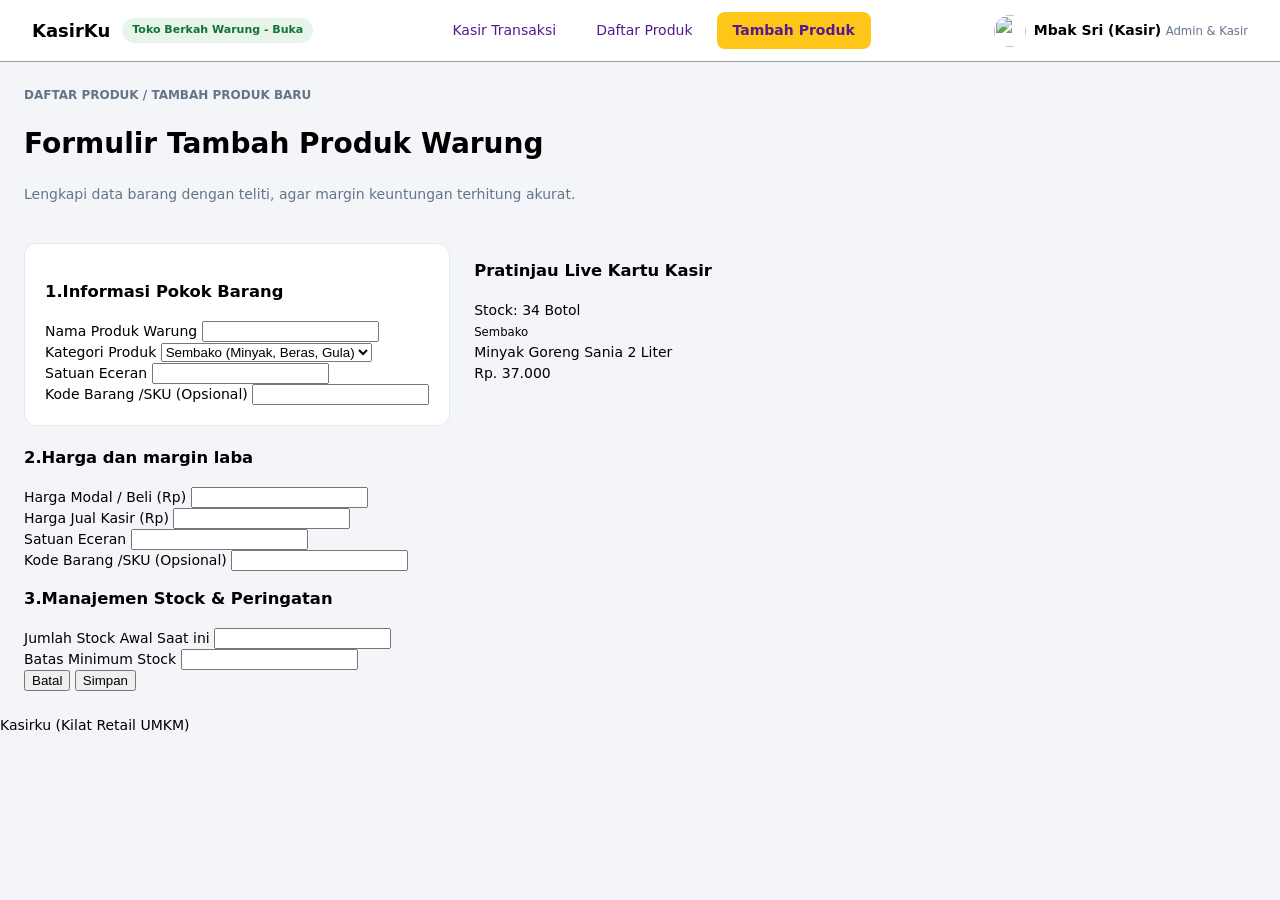
==== form.html @ 0586c7ae "first commit" ====
<!doctype html>
<html lang="en">
  <head>
    <meta charset="UTF-8" />
    <meta name="viewport" content="width=device-width, initial-scale=1.0" />
    <link rel="stylesheet" href="css/style.css" >
    <title>Document</title>
  </head>
  <body>
    <header>
      <div class="brand">
        <span>KasirKu</span>
        <span class="status-badge">Toko Berkah Warung - Buka</span>
      </div>
      <nav class="main-nav">
        <a href="">Kasir Transaksi</a>
        <a href="">Daftar Produk</a>
        <a href="" class="active">Tambah Produk</a>
      </nav>
      <div class="nav-user">
        <div class="user-profile">
          <img src="https://images.unsplash.com/photo-1438761681033-6461ffad8d80?w=600&auto=format&fit=crop&q=60&ixlib=rb-4.1.0&ixid=NHwxMjA3fDA%3D" class="user-avatar" alt="" />
          <div>
            <strong>Mbak Sri (Kasir)</strong>
            <small style="color: #64748b;">Admin & Kasir</small>
          </div>
        </div>
      </div>
    </header>
    <main>
      <div class="page-header">
        <div>
          <div class="sub-breadcrumb">Daftar Produk / TAMBAH PRODUK BARU</div>
          <h1>Formulir Tambah Produk Warung</h1>
          <p style="color: #64748b;">
            Lengkapi data barang dengan teliti, agar margin keuntungan terhitung
            akurat.
          </p>
        </div>
      </div>

      <div class="grid-2col">
        <form action="" method="post">
          <div style="background: white; padding: 20px; border-radius: 12px; border: 1px solid #e2e8f0; margin-bottom: 20px;">
            <h3>1.Informasi Pokok Barang</h3>
            <div>
              <label for="">Nama Produk Warung</label>
              <input type="text" />
            </div>
            <div>
              <div>
                <label for="">Kategori Produk</label>
                <select name="" id="">
                  <option value="">Sembako (Minyak, Beras, Gula)</option>
                </select>
              </div>
              <div>
                <label for="">Satuan Eceran</label>
                <input type="text" />
              </div>
            </div>
            <div>
              <label for="">Kode Barang /SKU (Opsional)</label>
              <input type="text" />
            </div>
          </div>

          <!-- SESI KE 2 -->
          <div>
            <h3>2.Harga dan margin laba</h3>
            <div>
              <div>
                <label for="">Harga Modal / Beli (Rp)</label>
                <input type="number" />
              </div>
              <div>
                <label for="">Harga Jual Kasir (Rp)</label>
                <input type="number" />
              </div>
            </div>
            <div>
              <div></div>
              <div>
                <label for="">Satuan Eceran</label>
                <input type="text" />
              </div>
            </div>
            <div>
              <label for="">Kode Barang /SKU (Opsional)</label>
              <input type="text" />
            </div>
          </div>
          <!-- SESI KE 3 -->
          <div>
            <h3>3.Manajemen Stock & Peringatan</h3>
            <div>
              <div>
                <label for="">Jumlah Stock Awal Saat ini</label>
                <input type="number" />
              </div>
              <div>
                <label for="">Batas Minimum Stock</label>
                <input type="number" />
              </div>
            </div>
          </div>
          <div>
            <button type="submit">Batal</button>
            <button type="submit">Simpan</button>
          </div>
        </form>

        <div>
          <div>
            <h3>Pratinjau Live Kartu Kasir</h3>
            <div>
              <span>Stock: 34 Botol</span>
              <img src="" alt="" />
              <div>
                <small>Sembako</small>
                <div>Minyak Goreng Sania 2 Liter</div>
                <div>Rp. 37.000</div>
              </div>
            </div>
          </div>
        </div>
      </div>
    </main>
    <footer>
      <div>Kasirku (Kilat Retail UMKM)</div>
    </footer>
  </body>
</html>
---- css/style.css ----
body {
    margin: 0;
    min-height: 100vh;
    line-height: 1.5;
    font-family: system-ui, -apple-system, BlinkMacSystemFont, 'Segoe UI', Roboto, Oxygen, Ubuntu, Cantarell, 'Open Sans', 'Helvetica Neue', sans-serif;
    font-size: 14px;
    color: black;
    background-color: #f4f5f8;
    display: flex;
    flex-direction: column;
}
header {
    background-color: white;
    border-bottom: 1px solid rgb(158, 155, 155);
    padding: 12px 32px;
    display: flex;
    justify-content: space-between;
    align-items: center;
    position: sticky;
    top: 0;
}
.brand {
    display: flex;
    align-items: center;
    gap: 12px;
    font-weight: 700;
    font-size: 18px;
}

.status-badge {
    background-color: #e6f4ea;
    color: #137333;
    font-size: 11px;
    padding: 4px 10px;
    border-radius: 20px;
    font-weight: 600;
}
.main-nav{
    display: flex;
    gap: 8px;
}
.main-nav a {
padding: 8px 16px;
border-radius: 8px;
font-weight: 500;
transition: #f4f5f8 0.2s;
text-decoration: none;
}

.main-nav a.active{
    background-color: #ffc61a;
    font-weight: 700;
}

.nav-user {
    display: flex;
    align-items: center;
    gap: 16px;
}
.user-profile {
    display: flex;
    align-items: center;
    gap: 8px;

}

.user-avatar {
    width: 32px;
    height: 32px;
    border-radius: 50%;
    object-fit: cover;
}

main{
    max-width: 12;
    margin: 24px auto;
    padding: 0 24px;
    width: 100%;
}

.page-header{
    display: flex;
    justify-content: space-between;
    align-items: flex-start;
    margin-bottom: 24px;

}

.sub-breadcrumb {
    font-size: 12px;
    margin-bottom: 4px;
    font-weight: 600;
    text-transform: uppercase;
    color: #64748b;
}

.grid-2col{
    display: flex;
    gap: 24px;
    grid-template-columns: 1fr 388px;
    
}
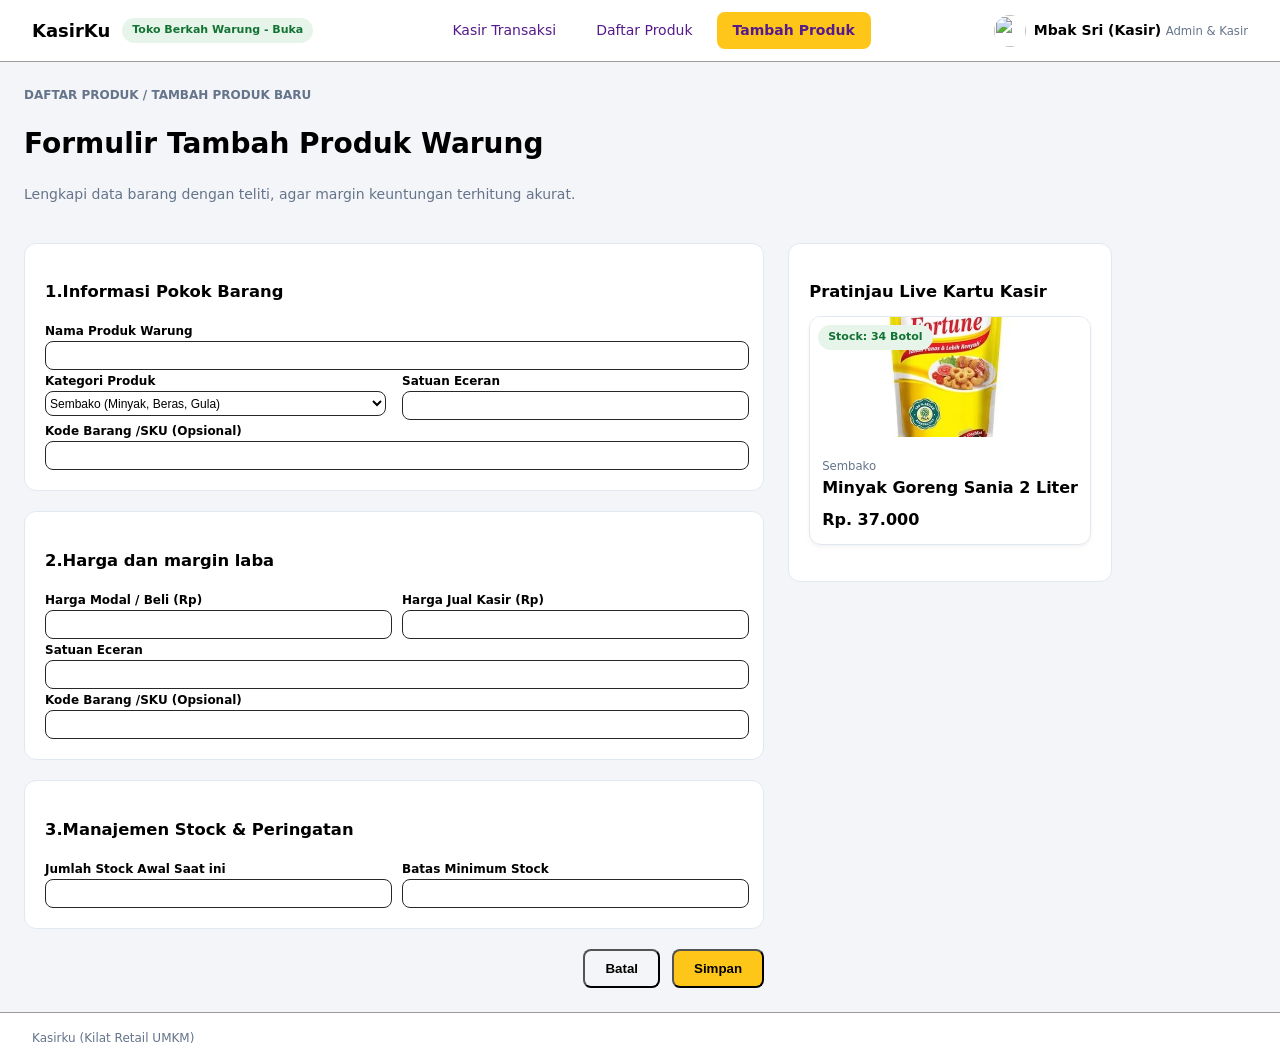
==== commit 5629242c: "nambah desain sebelumnya" ====
--- a/form.html
+++ b/form.html
@@ -42,15 +42,18 @@
       <div class="grid-2col">
         <form action="" method="post">
           <div style="background: white; padding: 20px; border-radius: 12px; border: 1px solid #e2e8f0; margin-bottom: 20px;">
-            <h3>1.Informasi Pokok Barang</h3>
+            <h3 style="margin-bottom: 16px;">1.Informasi Pokok Barang</h3>
             <div>
               <label for="">Nama Produk Warung</label>
               <input type="text" />
             </div>
-            <div>
+            <div style="
+            display: grid;
+            grid-template-columns: 1fr 1fr;
+            gap: 16px;">
               <div>
-                <label for="">Kategori Produk</label>
-                <select name="" id="">
+                <label for="kategori">Kategori Produk</label>
+                <select name="" id="kategori">
                   <option value="">Sembako (Minyak, Beras, Gula)</option>
                 </select>
               </div>
@@ -66,9 +69,13 @@
           </div>
 
           <!-- SESI KE 2 -->
-          <div>
-            <h3>2.Harga dan margin laba</h3>
-            <div>
+          <div style="background: white; padding: 20px; border-radius: 12px; border: 1px solid #e2e8f0; margin-bottom: 20px; ">
+            <h3 style="margin-bottom: 16px;">2.Harga dan margin laba</h3>
+            <div style="
+            display: grid;
+            grid-template-columns: 1fr 1fr;
+            gap: 16px;
+            ">
               <div>
                 <label for="">Harga Modal / Beli (Rp)</label>
                 <input type="number" />
@@ -91,9 +98,10 @@
             </div>
           </div>
           <!-- SESI KE 3 -->
-          <div>
-            <h3>3.Manajemen Stock & Peringatan</h3>
-            <div>
+          <div
+          style="background: white; padding: 20px; border-radius: 12px; border: 1px solid #e2e8f0; margin-bottom: 20px; ">
+            <h3 style="margin-bottom: 16px;">3.Manajemen Stock & Peringatan</h3>
+            <div style="display: grid; grid-template-columns:  1fr 1fr; gap: 16px;">
               <div>
                 <label for="">Jumlah Stock Awal Saat ini</label>
                 <input type="number" />
@@ -104,22 +112,22 @@
               </div>
             </div>
           </div>
-          <div>
-            <button type="submit">Batal</button>
-            <button type="submit">Simpan</button>
+          <div style="display: flex; justify-content: flex-end; gap: 12px;">
+            <button type="submit" class="btn-secondary">Batal</button>
+            <button type="submit" class="btn-primary">Simpan</button>
           </div>
         </form>
 
         <div>
-          <div>
-            <h3>Pratinjau Live Kartu Kasir</h3>
-            <div>
-              <span>Stock: 34 Botol</span>
-              <img src="" alt="" />
-              <div>
-                <small>Sembako</small>
-                <div>Minyak Goreng Sania 2 Liter</div>
-                <div>Rp. 37.000</div>
+          <div style="background: white; padding: 20px; border-radius: 12px; border: 1px solid #e2e8f0; margin-bottom: 20px; ">
+            <h3 style="margin-bottom: 12px;">Pratinjau Live Kartu Kasir</h3>
+            <div style="margin-bottom: 16px;" class="product-card">
+              <span class="stock-tag">Stock: 34 Botol</span>
+              <img src="img/minyak.png" width="50" alt="" />
+              <div class="product-card-body">
+                <small style="color: #64748b;">Sembako</small>
+                <div style="font-weight: 700; font-size: 16px;">Minyak Goreng Sania 2 Liter</div>
+                <div style="font-size: 16px; font-weight: 800; margin-top: 8px;">Rp. 37.000</div>
               </div>
             </div>
           </div>
@@ -130,4 +138,4 @@
       <div>Kasirku (Kilat Retail UMKM)</div>
     </footer>
   </body>
-</html>
+</html>
--- a/css/style.css
+++ b/css/style.css
@@ -1,102 +1,231 @@
 body {
-    margin: 0;
-    min-height: 100vh;
-    line-height: 1.5;
-    font-family: system-ui, -apple-system, BlinkMacSystemFont, 'Segoe UI', Roboto, Oxygen, Ubuntu, Cantarell, 'Open Sans', 'Helvetica Neue', sans-serif;
-    font-size: 14px;
-    color: black;
-    background-color: #f4f5f8;
-    display: flex;
-    flex-direction: column;
+  margin: 0;
+  min-height: 100vh;
+  line-height: 1.5;
+  font-family:
+    system-ui,
+    -apple-system,
+    BlinkMacSystemFont,
+    "Segoe UI",
+    Roboto,
+    Oxygen,
+    Ubuntu,
+    Cantarell,
+    "Open Sans",
+    "Helvetica Neue",
+    sans-serif;
+  font-size: 14px;
+  color: black;
+  background-color: #f4f5f8;
+  display: flex;
+  flex-direction: column;
 }
 header {
-    background-color: white;
-    border-bottom: 1px solid rgb(158, 155, 155);
-    padding: 12px 32px;
-    display: flex;
-    justify-content: space-between;
-    align-items: center;
-    position: sticky;
-    top: 0;
+  background-color: white;
+  border-bottom: 1px solid rgb(158, 155, 155);
+  padding: 12px 32px;
+  display: flex;
+  justify-content: space-between;
+  align-items: center;
+  position: sticky;
+  top: 0;
 }
 .brand {
-    display: flex;
-    align-items: center;
-    gap: 12px;
+  display: flex;
+  align-items: center;
+  gap: 12px;
+  font-weight: 700;
+  font-size: 18px;
+}
+
+.status-badge {
+  background-color: #e6f4ea;
+  color: #137333;
+  font-size: 11px;
+  padding: 4px 10px;
+  border-radius: 20px;
+  font-weight: 600;
+}
+.main-nav {
+  display: flex;
+  gap: 8px;
+}
+.main-nav a {
+  padding: 8px 16px;
+  border-radius: 8px;
+  font-weight: 500;
+  transition: #f4f5f8 0.2s;
+  text-decoration: none;
+}
+
+.main-nav a.active {
+  background-color: #ffc61a;
+  font-weight: 700;
+}
+
+.nav-user {
+  display: flex;
+  align-items: center;
+  gap: 16px;
+}
+.user-profile {
+  display: flex;
+  align-items: center;
+  gap: 8px;
+}
+
+.user-avatar {
+  width: 32px;
+  height: 32px;
+  border-radius: 50%;
+  object-fit: cover;
+}
+
+main {
+  max-width: 12;
+  margin: 24px auto;
+  padding: 0 24px;
+  width: 100%;
+}
+
+.page-header {
+  display: flex;
+  justify-content: space-between;
+  align-items: flex-start;
+  margin-bottom: 24px;
+}
+
+.sub-breadcrumb {
+  font-size: 12px;
+  margin-bottom: 4px;
+  font-weight: 600;
+  text-transform: uppercase;
+  color: #64748b;
+}
+
+.grid-2col {
+  display: flex;
+  gap: 24px;
+  grid-template-columns: 1fr 388px;
+}
+
+.btn-primary {
+    background-color: #ffc61a;
+    padding: 10px 20px;
     font-weight: 700;
-    font-size: 18px;
-}
-
-.status-badge {
-    background-color: #e6f4ea;
+    color:#000;
+    border-radius: 8px;
+    cursor: pointer;
+    transition: 0.2s;
+    gap: 8px;
+  
+}
+
+.btn-primary:hover {
+  background-color: #e6b800;
+}
+
+.btn-secondary {
+  background-color: #f4f5f8;
+  padding: 10px 20px;
+  font-weight: 700;
+    color:#000;
+    /* border:none; */
+    border-radius: 8px;
+    cursor: pointer;
+    transition: 0.2s;
+    gap: 8px;
+}
+
+.btn-secondary:hover {
+  background-color: #e2e8f0;
+
+}
+
+.product-card {
+    background: #fff;
+    border: 1px solid #e2e8f0;
+    border-radius: 12px;
+    overflow: hidden;
+    box-shadow: 0 2px 4px rgba(0, 0, 0, 0.05);
+    position: relative;
+}
+
+.product-card > img {
+    width: 100%;
+    height: 120px;
+    object-fit: cover;
+}
+
+.product-card-body {
+    padding: 12px;
+}
+
+.stock-tag {
+    position: absolute;
+    top: 8px;
+    left: 8px;
+    background: #e6f4ea;
     color: #137333;
     font-size: 11px;
     padding: 4px 10px;
     border-radius: 20px;
     font-weight: 600;
 }
-.main-nav{
-    display: flex;
-    gap: 8px;
-}
-.main-nav a {
-padding: 8px 16px;
-border-radius: 8px;
-font-weight: 500;
-transition: #f4f5f8 0.2s;
-text-decoration: none;
-}
-
-.main-nav a.active{
-    background-color: #ffc61a;
-    font-weight: 700;
-}
-
-.nav-user {
-    display: flex;
-    align-items: center;
-    gap: 16px;
-}
-.user-profile {
-    display: flex;
-    align-items: center;
-    gap: 8px;
-
-}
-
-.user-avatar {
-    width: 32px;
-    height: 32px;
-    border-radius: 50%;
-    object-fit: cover;
-}
-
-main{
-    max-width: 12;
-    margin: 24px auto;
-    padding: 0 24px;
-    width: 100%;
-}
-
-.page-header{
-    display: flex;
-    justify-content: space-between;
-    align-items: flex-start;
-    margin-bottom: 24px;
-
-}
-
-.sub-breadcrumb {
-    font-size: 12px;
-    margin-bottom: 4px;
-    font-weight: 600;
-    text-transform: uppercase;
-    color: #64748b;
-}
-
-.grid-2col{
-    display: flex;
-    gap: 24px;
-    grid-template-columns: 1fr 388px;
+footer {
+  background-color: white;
+  border-top: 1px solid rgb(158, 155, 155);
+  padding: 16px 32px;
+  font-size: 12px;
+  color: #64748b;
+  display: flex;
+}
+
+label {
+  font-size: 12px;
+  margin-bottom: 6px;
+  font-weight: 600;
+  color: 1e293b;
+}
+
+input[type="number"],
+input[type="text"],
+select {
+  width: 100%;
+  height: 25px;
+  border: 1px solid #262726;
+  border-radius: 8px;
+  background-color: #fff;
+  font-size: 12px;
+}
+
+/* ukuran layar hp */
+@media (max-width:767px) {
+    header {
+        padding: 12px 32px;
+        flex-direction: column;
+        align-items: flex-start;
+        gap: 12px;
+    }
+
+    .main-nav {
+        flex-wrap: wrap;
+        gap: 6px;
+    }
+
+    .nav-user {
+        display: none;
+    }
+
+    .grid-2col {
+        display: flex;
+        flex-direction: column;
+        gap: 16px;
+    }
+
+    main {
+        padding: 0 16px;
+        margin: 16px auto;
+    }
+}
     
-}
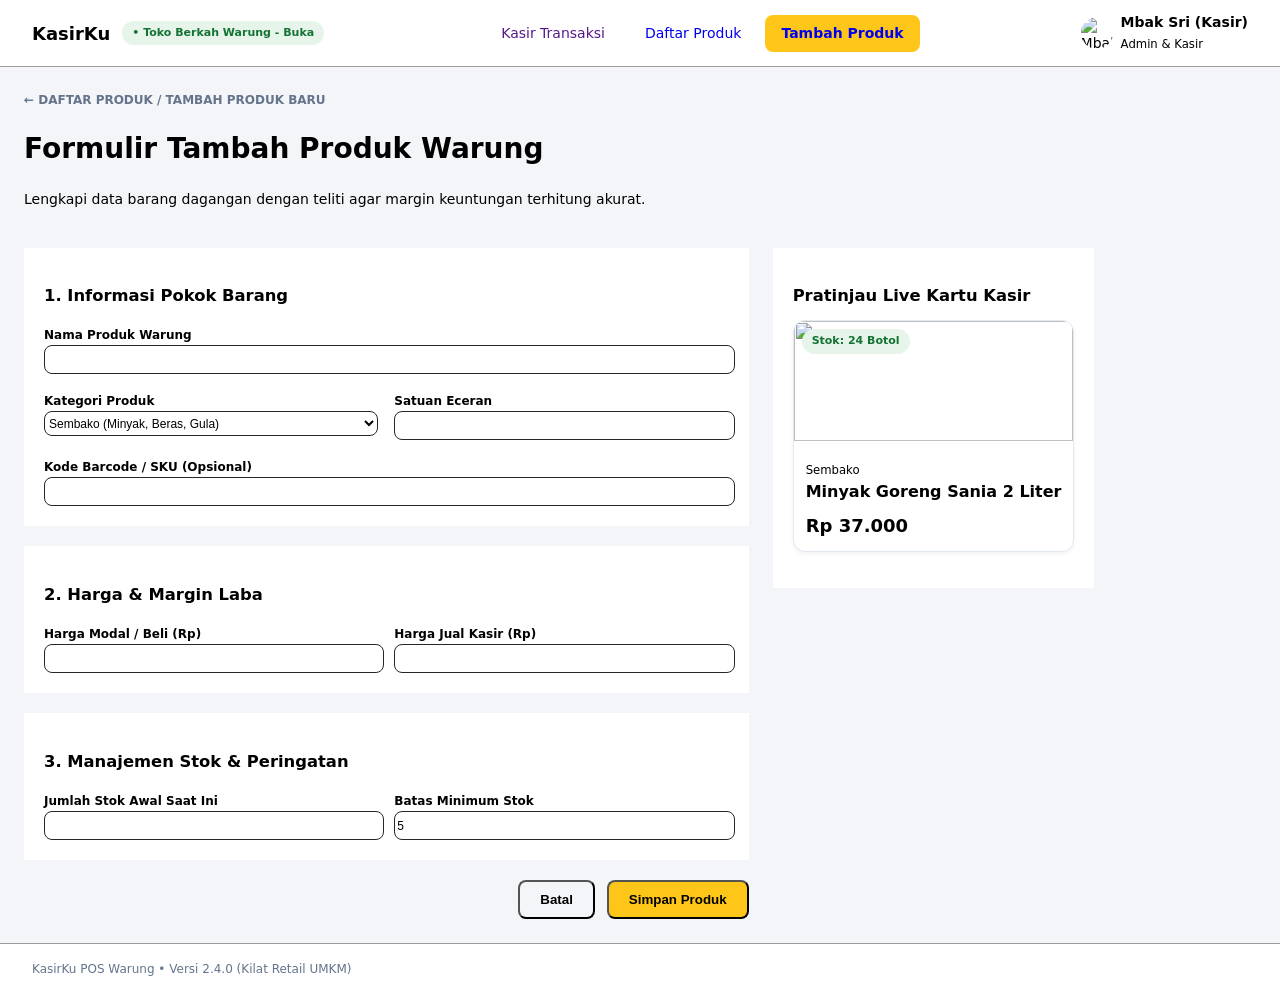
==== commit be752169: "tukar posisi jadi keluar" ====
--- a/form.html
+++ b/form.html
@@ -1,133 +1,245 @@
 <!doctype html>
-<html lang="en">
+<html lang="id">
   <head>
     <meta charset="UTF-8" />
     <meta name="viewport" content="width=device-width, initial-scale=1.0" />
-    <link rel="stylesheet" href="css/style.css" >
-    <title>Document</title>
+    <title>KasirKu - Form Tambah Produk</title>
+    <link rel="stylesheet" href="css/style.css" />
+    <link
+      rel="stylesheet"
+      href="node_modules/bootstrap-icons/font/bootstrap-icons.css"
+    />
   </head>
   <body>
     <header>
       <div class="brand">
         <span>KasirKu</span>
-        <span class="status-badge">Toko Berkah Warung - Buka</span>
+        <span class="status-badge">• Toko Berkah Warung - Buka</span>
       </div>
       <nav class="main-nav">
         <a href="">Kasir Transaksi</a>
-        <a href="">Daftar Produk</a>
-        <a href="" class="active">Tambah Produk</a>
+        <a href="index.html">Daftar Produk</a>
+        <a href="form.html" class="active">Tambah Produk</a>
       </nav>
       <div class="nav-user">
         <div class="user-profile">
-          <img src="https://images.unsplash.com/photo-1438761681033-6461ffad8d80?w=600&auto=format&fit=crop&q=60&ixlib=rb-4.1.0&ixid=NHwxMjA3fDA%3D" class="user-avatar" alt="" />
+          <img
+            src="https://images.unsplash.com/photo-1534528741775-53994a69daeb?w=100"
+            class="user-avatar"
+            alt="Mbak Sri"
+          />
           <div>
-            <strong>Mbak Sri (Kasir)</strong>
-            <small style="color: #64748b;">Admin & Kasir</small>
+            <strong>Mbak Sri (Kasir)</strong><br />
+            <small style="color: var(--warna-teks-muted)">Admin & Kasir</small>
           </div>
         </div>
       </div>
     </header>
-    <main>
+
+    <main class="container">
       <div class="page-header">
         <div>
-          <div class="sub-breadcrumb">Daftar Produk / TAMBAH PRODUK BARU</div>
+          <div class="sub-breadcrumb">← Daftar Produk / TAMBAH PRODUK BARU</div>
           <h1>Formulir Tambah Produk Warung</h1>
-          <p style="color: #64748b;">
-            Lengkapi data barang dengan teliti, agar margin keuntungan terhitung
-            akurat.
+          <p style="color: var(--warna-teks-muted)">
+            Lengkapi data barang dagangan dengan teliti agar margin keuntungan
+            terhitung akurat.
           </p>
         </div>
       </div>
 
       <div class="grid-2col">
-        <form action="" method="post">
-          <div style="background: white; padding: 20px; border-radius: 12px; border: 1px solid #e2e8f0; margin-bottom: 20px;">
-            <h3 style="margin-bottom: 16px;">1.Informasi Pokok Barang</h3>
+        <form action="#" method="POST" id="form-produk">
+          <!-- Seksi 1 -->
+          <div
+            style="
+              background: white;
+              padding: 20px;
+              border-radius: var(--radius-lg);
+              border: 1px solid var(--warna-border);
+              margin-bottom: 20px;
+            "
+          >
+            <h3 style="margin-bottom: 16px">1. Informasi Pokok Barang</h3>
+
+            <div style="margin-bottom: 16px">
+              <label for="">Nama Produk Warung</label>
+              <input type="text" value="" id="nama_produk" />
+            </div>
+
+            <div
+              style="
+                display: grid;
+                grid-template-columns: 1fr 1fr;
+                gap: 16px;
+                margin-bottom: 16px;
+              "
+            >
+              <div>
+                <label for="">Kategori Produk</label>
+                <select id="kategori">
+                  <option value="Sembako (Minyak, Beras, Gula)">
+                    Sembako (Minyak, Beras, Gula)
+                  </option>
+                  <option value="Makanan Ringan">Makanan Ringan</option>
+                </select>
+              </div>
+              <div>
+                <label for="">Satuan Eceran</label>
+                <input type="text" value="" id="satuan" />
+              </div>
+            </div>
+
             <div>
-              <label for="">Nama Produk Warung</label>
-              <input type="text" />
-            </div>
-            <div style="
-            display: grid;
-            grid-template-columns: 1fr 1fr;
-            gap: 16px;">
-              <div>
-                <label for="kategori">Kategori Produk</label>
-                <select name="" id="kategori">
-                  <option value="">Sembako (Minyak, Beras, Gula)</option>
-                </select>
-              </div>
-              <div>
-                <label for="">Satuan Eceran</label>
-                <input type="text" />
-              </div>
-            </div>
-            <div>
-              <label for="">Kode Barang /SKU (Opsional)</label>
-              <input type="text" />
-            </div>
-          </div>
-
-          <!-- SESI KE 2 -->
-          <div style="background: white; padding: 20px; border-radius: 12px; border: 1px solid #e2e8f0; margin-bottom: 20px; ">
-            <h3 style="margin-bottom: 16px;">2.Harga dan margin laba</h3>
-            <div style="
-            display: grid;
-            grid-template-columns: 1fr 1fr;
-            gap: 16px;
-            ">
+              <label for="">Kode Barcode / SKU (Opsional)</label>
+              <input type="text" value="" id="barcode" />
+            </div>
+          </div>
+
+          <!-- Seksi 2 -->
+          <div
+            style="
+              background: white;
+              padding: 20px;
+              border-radius: var(--radius-lg);
+              border: 1px solid var(--warna-border);
+              margin-bottom: 20px;
+            "
+          >
+            <h3 style="margin-bottom: 16px">2. Harga & Margin Laba</h3>
+            <div
+              style="display: grid; grid-template-columns: 1fr 1fr; gap: 16px"
+            >
               <div>
                 <label for="">Harga Modal / Beli (Rp)</label>
-                <input type="number" />
+                <input type="number" value="" id="harga_beli" />
               </div>
               <div>
                 <label for="">Harga Jual Kasir (Rp)</label>
-                <input type="number" />
-              </div>
-            </div>
-            <div>
-              <div></div>
-              <div>
-                <label for="">Satuan Eceran</label>
-                <input type="text" />
-              </div>
-            </div>
-            <div>
-              <label for="">Kode Barang /SKU (Opsional)</label>
-              <input type="text" />
-            </div>
-          </div>
-          <!-- SESI KE 3 -->
-          <div
-          style="background: white; padding: 20px; border-radius: 12px; border: 1px solid #e2e8f0; margin-bottom: 20px; ">
-            <h3 style="margin-bottom: 16px;">3.Manajemen Stock & Peringatan</h3>
-            <div style="display: grid; grid-template-columns:  1fr 1fr; gap: 16px;">
-              <div>
-                <label for="">Jumlah Stock Awal Saat ini</label>
-                <input type="number" />
-              </div>
-              <div>
-                <label for="">Batas Minimum Stock</label>
-                <input type="number" />
-              </div>
-            </div>
-          </div>
-          <div style="display: flex; justify-content: flex-end; gap: 12px;">
-            <button type="submit" class="btn-secondary">Batal</button>
-            <button type="submit" class="btn-primary">Simpan</button>
+                <input type="number" value="" id="harga_jual" />
+              </div>
+            </div>
+          </div>
+
+          <!-- Seksi 3 -->
+          <div
+            style="
+              background: white;
+              padding: 20px;
+              border-radius: var(--radius-lg);
+              border: 1px solid var(--warna-border);
+              margin-bottom: 20px;
+            "
+          >
+            <h3 style="margin-bottom: 16px">3. Manajemen Stok & Peringatan</h3>
+            <div
+              style="display: grid; grid-template-columns: 1fr 1fr; gap: 16px"
+            >
+              <div>
+                <label for="">Jumlah Stok Awal Saat Ini</label>
+                <input type="number" value="" id="stok_awal" />
+              </div>
+              <div>
+                <label for="">Batas Minimum Stok</label>
+                <input type="number" value="5" id="batas_min" />
+              </div>
+            </div>
+          </div>
+
+          <div style="display: flex; justify-content: flex-end; gap: 12px">
+            <button type="button" class="btn-secondary">Batal</button>
+            <button type="submit" class="btn-primary">
+              <i class="bi bi-floppy"></i> Simpan Produk
+            </button>
           </div>
         </form>
-
+        <script>
+          const form = document.querySelector("#form-produk");
+          const nama_produk = document.querySelector("#nama_produk");
+          const kategori = document.querySelector("#kategori");
+          const satuan = document.querySelector("#satuan");
+          const barcode = document.querySelector("#barcode");
+          const harga_beli = document.querySelector("#harga_beli");
+          const harga_jual = document.querySelector("#harga_jual");
+          const stok_awal = document.querySelector("#stok_awal");
+          const batas_min_stok = document.querySelector("#batas_min");
+
+          function validasi(pesan, status) {
+            if (status === "error") {
+              alert("GAGAL ! " + pesan);
+            } else {
+              alert("Berhasil ! " + pesan);
+            }
+          }
+
+          form.addEventListener("submit", function (e) {
+            e.preventDefault();
+            // alert("tessssssssssssss");
+            const nm_produk = nama_produk.value.trim();
+            const kategori_produk = kategori.value;
+            const satuan_produk = satuan.value.trim();
+            const barcode_produk = barcode.value.trim();
+            const harga_beli_produk = parseFloat(harga_beli.value);
+            const harga_jual_produk = parseFloat(harga_jual.value);
+            const stok_awal_produk = parseInt(stok_awal.value);
+            const batas_min_produk = parseInt(batas_min.value);
+
+            if (nm_produk === "" || kategori_produk === "" ) {
+              validasi("Nama produk tidak boleh kosong", "error");
+              return;
+            }
+            const dataBaru = {
+              id: Date.now(),
+              nm_produk,
+              kategori_produk,
+              satuan_produk,
+              barcode_produk,
+              harga_beli_produk,
+              harga_jual_produk,
+              stok_awal_produk,
+              batas_min_produk
+            };
+
+            const dataTersimpan =
+              JSON.parse(localStorage.getItem("dataFormProduk")) || [];
+
+            dataTersimpan.push(dataBaru);
+
+            localStorage.setItem(
+              "dataFormProduk",
+              JSON.stringify(dataTersimpan),
+            );
+
+            validasi("Data produk berhasil disimpan", "sukses");
+            form.reset();
+          });
+        </script>
         <div>
-          <div style="background: white; padding: 20px; border-radius: 12px; border: 1px solid #e2e8f0; margin-bottom: 20px; ">
-            <h3 style="margin-bottom: 12px;">Pratinjau Live Kartu Kasir</h3>
-            <div style="margin-bottom: 16px;" class="product-card">
-              <span class="stock-tag">Stock: 34 Botol</span>
-              <img src="img/minyak.png" width="50" alt="" />
+          <div
+            style="
+              background: white;
+              padding: 20px;
+              border-radius: var(--radius-lg);
+              border: 1px solid var(--warna-border);
+            "
+          >
+            <h3 style="margin-bottom: 12px">
+              <i class="bi bi-circle-fill badge-warning"></i> Pratinjau Live
+              Kartu Kasir
+            </h3>
+            <div class="product-card" style="margin-bottom: 16px">
+              <span class="stock-tag">Stok: 24 Botol</span>
+              <img
+                src="https://images.unsplash.com/photo-1620706857370-e1b9770e8bb1?w=400"
+              />
               <div class="product-card-body">
-                <small style="color: #64748b;">Sembako</small>
-                <div style="font-weight: 700; font-size: 16px;">Minyak Goreng Sania 2 Liter</div>
-                <div style="font-size: 16px; font-weight: 800; margin-top: 8px;">Rp. 37.000</div>
+                <small style="color: var(--warna-teks-muted)">Sembako</small>
+                <div style="font-weight: 700; font-size: 16px">
+                  Minyak Goreng Sania 2 Liter
+                </div>
+                <div style="font-size: 18px; font-weight: 800; margin-top: 8px">
+                  Rp 37.000
+                </div>
               </div>
             </div>
           </div>
@@ -135,7 +247,8 @@
       </div>
     </main>
     <footer>
-      <div>Kasirku (Kilat Retail UMKM)</div>
+      <div>KasirKu POS Warung • Versi 2.4.0 (Kilat Retail UMKM)</div>
     </footer>
+    <!-- <script src="js/script.js"></script> -->
   </body>
 </html>
--- a/css/style.css
+++ b/css/style.css
@@ -29,6 +29,7 @@
   align-items: center;
   position: sticky;
   top: 0;
+  z-index: 1000;
 }
 .brand {
   display: flex;
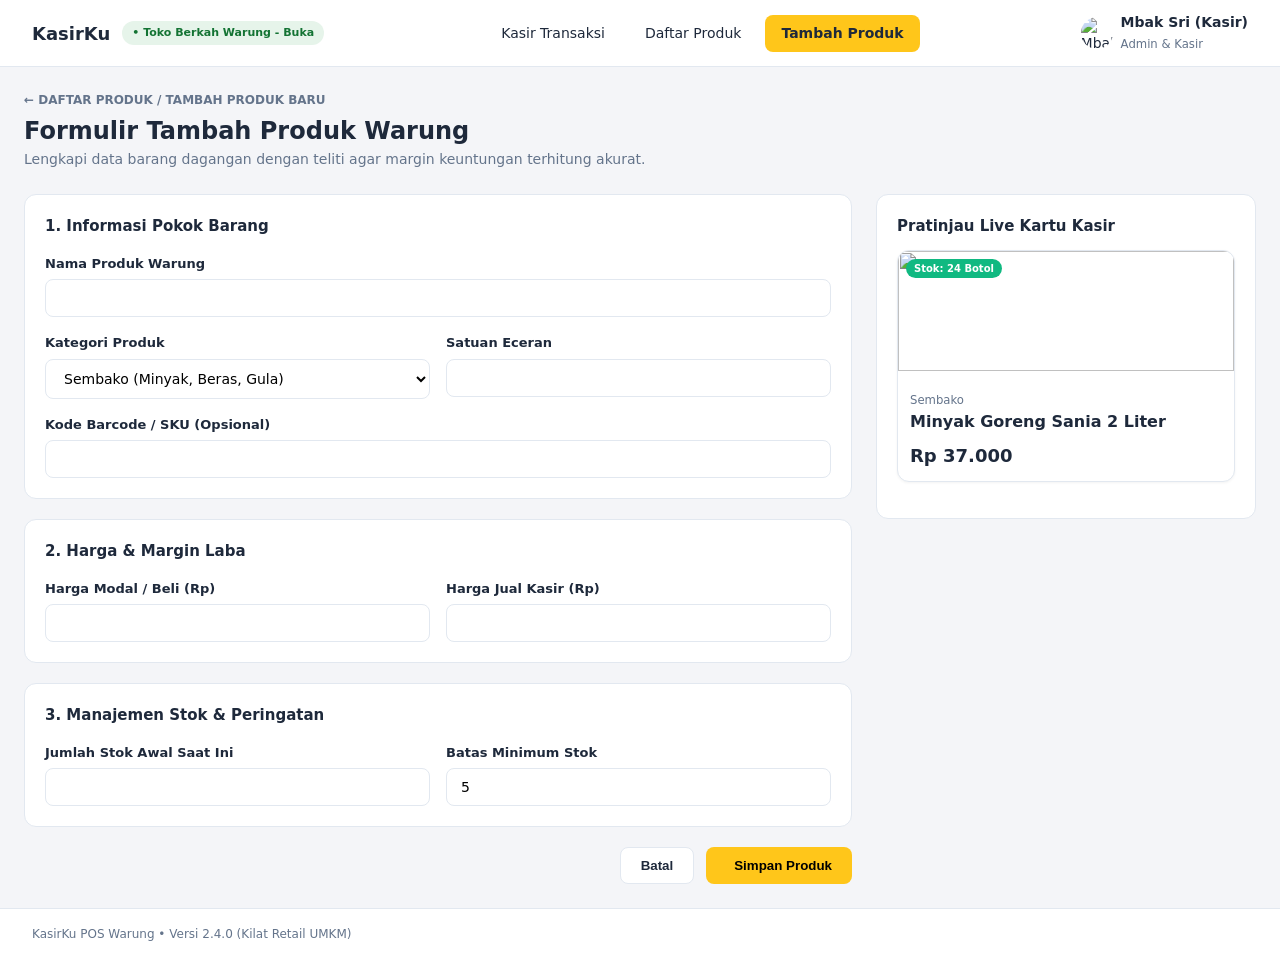
==== commit da9cd099: "perubahan yang baru" ====
--- a/form.html
+++ b/form.html
@@ -4,10 +4,17 @@
     <meta charset="UTF-8" />
     <meta name="viewport" content="width=device-width, initial-scale=1.0" />
     <title>KasirKu - Form Tambah Produk</title>
-    <link rel="stylesheet" href="css/style.css" />
+    <link rel="stylesheet" href="style.css" />
+    <!-- <link
+      rel="stylesheet"
+      href="node_modules/bootstrap-icons/font/bootstrap-icons.css"
+    /> -->
     <link
       rel="stylesheet"
-      href="node_modules/bootstrap-icons/font/bootstrap-icons.css"
+      href="https://cdnjs.cloudflare.com/ajax/libs/bootstrap-icons/1.13.1/font/bootstrap-icons.min.css"
+      integrity="sha512-t7Few9xlddEmgd3oKZQahkNI4dS6l80+eGEzFQiqtyVYdvcSG2D3Iub77R20BdotfRPA9caaRkg1tyaJiPmO0g=="
+      crossorigin="anonymous"
+      referrerpolicy="no-referrer"
     />
   </head>
   <body>
@@ -184,7 +191,7 @@
             const stok_awal_produk = parseInt(stok_awal.value);
             const batas_min_produk = parseInt(batas_min.value);
 
-            if (nm_produk === "" || kategori_produk === "" ) {
+            if (nm_produk === "" || kategori_produk === "") {
               validasi("Nama produk tidak boleh kosong", "error");
               return;
             }
@@ -197,7 +204,7 @@
               harga_beli_produk,
               harga_jual_produk,
               stok_awal_produk,
-              batas_min_produk
+              batas_min_produk,
             };
 
             const dataTersimpan =
--- a/style.css
+++ b/style.css
@@ -0,0 +1,367 @@
+* {
+  box-sizing: border-box;
+  margin: 0;
+  padding: 0;
+}
+
+:root {
+  --warna-utama: #ffc61a; /* Kuning Emas KasirKu */
+  --warna-utama-hover: #e0ac13; /* Kuning Gelap Hover */
+  --warna-latar: #f4f5f8; /* Soft Gray Background */
+  --warna-kartu: #ffffff; /* White Card */
+  --warna-teks: #1e293b; /* Dark Slate Text */
+  --warna-teks-muted: #64748b; /* Muted Slate Text */
+  --warna-border: #e2e8f0; /* Light Border */
+  --warna-sukses: #10b981; /* Hijau Tersedia */
+  --warna-warning: #f59e0b; /* Kuning Peringatan */
+  --warna-danger: #ef4444; /* Merah Alert/Habis */
+
+  --font-utama: "Inter", system-ui, -apple-system, sans-serif;
+  --radius: 8px;
+  --radius-lg: 12px;
+  --bayangan: 0 1px 3px 0 rgba(0, 0, 0, 0.05);
+}
+
+body {
+  font-family: var(--font-utama);
+  background-color: var(--warna-latar);
+  color: var(--warna-teks);
+  line-height: 1.5;
+  font-size: 14px;
+  min-height: 100vh;
+  display: flex;
+  flex-direction: column;
+}
+
+h1 {
+  font-size: 24px;
+  font-weight: 700;
+  color: var(--warna-teks);
+}
+h2 {
+  font-size: 18px;
+  font-weight: 600;
+  color: var(--warna-teks);
+}
+h3 {
+  font-size: 15px;
+  font-weight: 600;
+}
+a {
+  color: inherit;
+  text-decoration: none;
+}
+
+header {
+  background-color: #ffffff;
+  border-bottom: 1px solid var(--warna-border);
+  padding: 12px 32px;
+  display: flex;
+  justify-content: space-between;
+  align-items: center;
+  position: sticky;
+  top: 0;
+  z-index: 100;
+}
+
+.brand {
+  display: flex;
+  align-items: center;
+  gap: 12px;
+  font-weight: 700;
+  font-size: 18px;
+}
+
+.status-badge {
+  background-color: #e6f4ea;
+  color: #137333;
+  font-size: 11px;
+  padding: 4px 10px;
+  border-radius: 20px;
+  font-weight: 600;
+}
+
+nav.main-nav {
+  display: flex;
+  gap: 8px;
+}
+
+nav.main-nav a {
+  padding: 8px 16px;
+  border-radius: var(--radius);
+  font-weight: 500;
+  transition: background-color 0.2s;
+  text-decoration:none;
+}
+
+nav.main-nav a.active {
+  background-color: var(--warna-utama);
+  font-weight: 700;
+}
+
+.nav-user {
+  display: flex;
+  align-items: center;
+  gap: 16px;
+}
+
+.user-profile {
+  display: flex;
+  align-items: center;
+  gap: 8px;
+}
+
+.user-avatar {
+  width: 32px;
+  height: 32px;
+  border-radius: 50%;
+  object-fit: cover;
+}
+
+label {
+  display: block;
+  font-weight: 600;
+  font-size: 13px;
+  margin-bottom: 6px;
+  color: var(--warna-teks);
+}
+
+input[type="text"],
+input[type="number"],
+select {
+  width: 100%;
+  padding: 10px 14px;
+  border: 1px solid var(--warna-border);
+  border-radius: var(--radius);
+  background-color: #ffffff;
+  font-family: var(--font-utama);
+  font-size: 14px;
+  outline: none;
+  transition: border-color 0.2s;
+}
+
+input:focus,
+select:focus {
+  border-color: var(--warna-utama);
+}
+
+.btn-primary {
+  background-color: var(--warna-utama);
+  color: #000000;
+  font-weight: 700;
+  padding: 10px 20px;
+  border: none;
+  border-radius: var(--radius);
+  cursor: pointer;
+  display: inline-flex;
+  align-items: center;
+  justify-content: center;
+  gap: 8px;
+  transition: background-color 0.2s;
+}
+
+.btn-primary:hover {
+  background-color: var(--warna-utama-hover);
+}
+
+.btn-secondary {
+  background-color: #ffffff;
+  border: 1px solid var(--warna-border);
+  color: var(--warna-teks);
+  padding: 10px 20px;
+  border-radius: var(--radius);
+  font-weight: 600;
+  cursor: pointer;
+}
+
+main.container {
+  max-width: 1280px;
+  width: 100%;
+  margin: 24px auto;
+  padding: 0 24px;
+  flex: 1;
+}
+
+.page-header {
+  display: flex;
+  justify-content: space-between;
+  align-items: flex-start;
+  margin-bottom: 24px;
+}
+
+.sub-breadcrumb {
+  font-size: 12px;
+  color: var(--warna-teks-muted);
+  margin-bottom: 4px;
+  font-weight: 600;
+  text-transform: uppercase;
+}
+
+.stats-grid {
+  display: grid;
+  grid-template-columns: repeat(3, 1fr);
+  gap: 16px;
+  margin-bottom: 24px;
+}
+
+.stat-card {
+  background: var(--warna-kartu);
+  border-radius: var(--radius-lg);
+  padding: 20px;
+  border: 1px solid var(--warna-border);
+  display: flex;
+  justify-content: space-between;
+  align-items: center;
+  box-shadow: var(--bayangan);
+}
+
+.stat-number {
+  font-size: 28px;
+  font-weight: 800;
+}
+
+.stat-icon-bg {
+  width: 48px;
+  height: 48px;
+  border-radius: var(--radius);
+  background-color: #f1f5f9;
+  display: flex;
+  align-items: center;
+  justify-content: center;
+  font-size: 20px;
+}
+
+.table-container {
+  background: var(--warna-kartu);
+  border-radius: var(--radius-lg);
+  border: 1px solid var(--warna-border);
+  overflow: hidden;
+  box-shadow: var(--bayangan);
+}
+
+table.data-table {
+  width: 100%;
+  border-collapse: collapse;
+}
+
+table.data-table th {
+  background-color: #f8fafc;
+  padding: 12px 16px;
+  text-align: left;
+  font-size: 11px;
+  text-transform: uppercase;
+  color: var(--warna-teks-muted);
+  font-weight: 700;
+  border-bottom: 1px solid var(--warna-border);
+}
+
+table.data-table td {
+  padding: 14px 16px;
+  border-bottom: 1px solid var(--warna-border);
+  vertical-align: middle;
+}
+
+.badge {
+  display: inline-block;
+  padding: 4px 10px;
+  border-radius: 12px;
+  font-size: 11px;
+  font-weight: 700;
+}
+.badge-success {
+  background-color: #d1fae5;
+  color: #065f46;
+}
+.badge-warning {
+  background-color: #fef3c7;
+  color: #92400e;
+}
+.badge-danger {
+  background-color: #fee2e2;
+  color: #991b1b;
+}
+
+.grid-2col {
+  display: grid;
+  grid-template-columns: 1fr 380px;
+  gap: 24px;
+}
+
+.product-card-grid {
+  display: grid;
+  grid-template-columns: repeat(auto-fill, minmax(180px, 1fr));
+  gap: 16px;
+}
+
+.product-card {
+  background: var(--warna-kartu);
+  border: 1px solid var(--warna-border);
+  border-radius: var(--radius-lg);
+  overflow: hidden;
+  box-shadow: var(--bayangan);
+  position: relative;
+}
+
+.product-card img {
+  width: 100%;
+  height: 120px;
+  object-fit: cover;
+}
+
+.product-card-body {
+  padding: 12px;
+}
+
+.stock-tag {
+  position: absolute;
+  top: 8px;
+  left: 8px;
+  background: var(--warna-sukses);
+  color: white;
+  font-size: 10px;
+  padding: 2px 8px;
+  border-radius: 10px;
+  font-weight: 700;
+}
+
+footer {
+  background: #ffffff;
+  border-top: 1px solid var(--warna-border);
+  padding: 16px 32px;
+  font-size: 12px;
+  color: var(--warna-teks-muted);
+  display: flex;
+  justify-content: space-between;
+  margin-top: auto;
+}
+
+/* ATURAN RESPONSIF (HP & TABLET / LAPTOP) */
+
+@media (max-width: 767px) {
+  header {
+    flex-direction: column;
+    align-items: flex-start;
+    gap: 12px;
+    padding: 12px 16px;
+  }
+
+  .main-nav {
+    flex-wrap: wrap; 
+    gap: 6px;
+  }
+
+  .nav-user {
+    display: none;
+  }
+
+  .grid-2col {
+    display: flex;
+    flex-direction: column;
+    gap: 16px;
+  }
+
+  main {
+    padding: 0 16px;
+    margin: 16px auto;
+  }
+}
